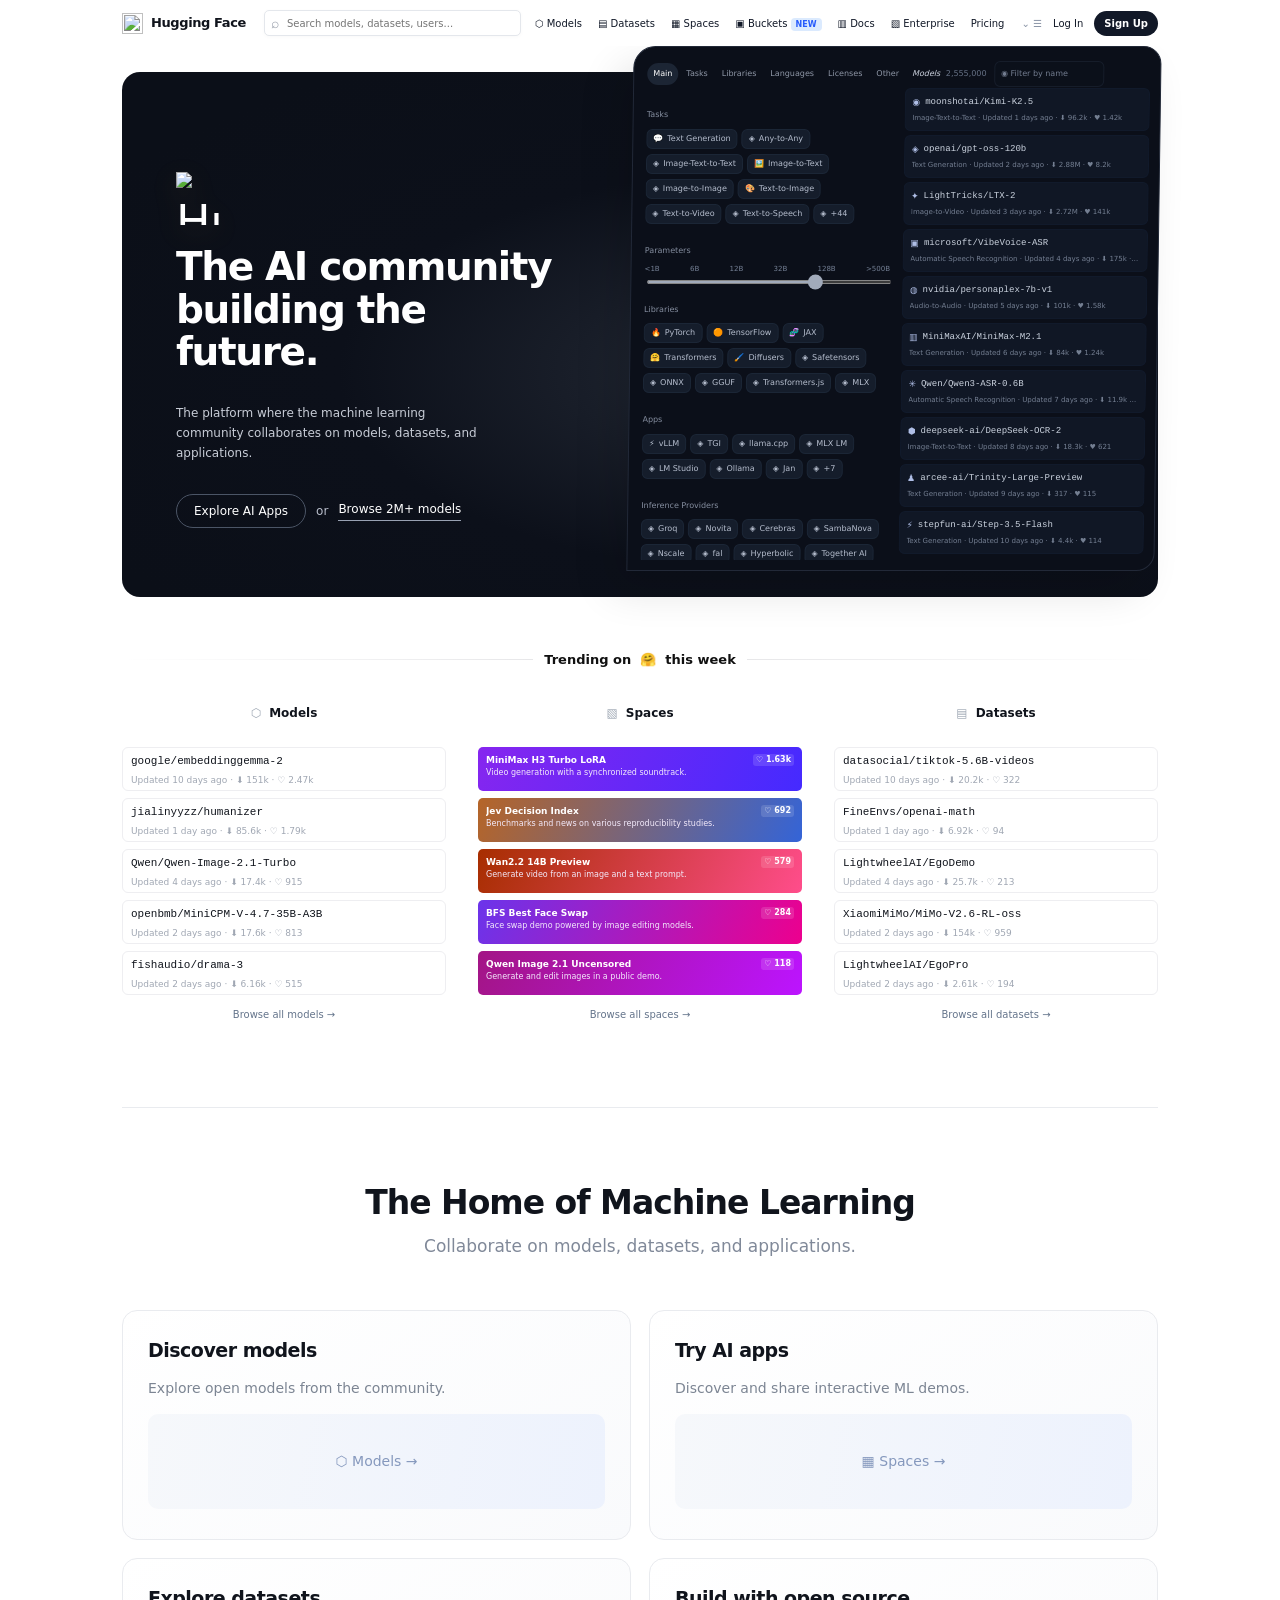
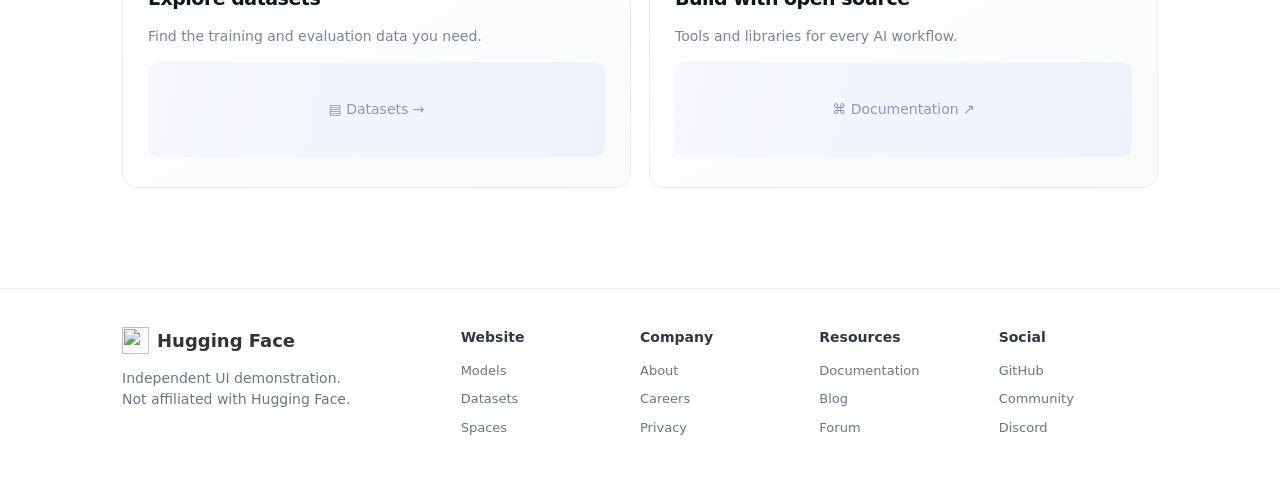
==== index.html @ 4b0b70e4 "Add files via upload" ====
<!doctype html><html lang="en"><head><meta charset="UTF-8"><meta name="viewport" content="width=device-width,initial-scale=1"><title>Hugging Face UI Clone | Models, Datasets & Apps</title><link rel="icon" href="https://huggingface.co/front/assets/huggingface_logo-noborder.svg" type="image/svg+xml"><link rel="stylesheet" href="styles.css"></head><body><div id="app"></div><script src="script.js"></script></body></html>
---- styles.css ----
:root{--bg:#fff;--surface:#fff;--ink:#252b38;--muted:#737c8b;--line:#e8eaf0;--soft:#f8f9fb;--blue:#2775d8;--yellow:#ffda54}*{box-sizing:border-box}html{scroll-behavior:smooth}body{margin:0;background:var(--bg);color:var(--ink);font:14px/1.5 Inter,ui-sans-serif,system-ui,-apple-system,BlinkMacSystemFont,"Segoe UI",sans-serif}a{text-decoration:none;color:inherit}button,input{font:inherit}button{cursor:pointer}.container{width:min(1190px,calc(100% - 56px));margin:auto}.topbar{height:69px;border-bottom:1px solid var(--line);background:rgba(255,255,255,.96);position:sticky;top:0;z-index:20}.navinside{height:100%;display:flex;align-items:center;gap:19px}.brand{display:flex;align-items:center;gap:8px;font-size:17px;letter-spacing:-.65px;font-weight:700;white-space:nowrap}.face{display:inline-grid;place-items:center;font-size:29px;line-height:1}.searchWrap{position:relative;flex:1;max-width:315px;margin-left:8px}.searchWrap input{width:100%;border:1px solid #f0f0f3;background:#f5f6f8;border-radius:9px;padding:10px 12px 10px 36px;outline:none;color:#333}.searchWrap input:focus{border-color:#bacdec;background:#fff}.searchIcon{position:absolute;left:12px;top:9px;color:#9198a5;font-size:17px}.navlinks{display:flex;align-items:center;gap:20px;margin-left:auto}.navlinks a{color:#505869;white-space:nowrap}.navlinks a:hover,.navlinks a.active{color:#151921}.navlinks a.active{font-weight:650}.navlinks .new{color:#f49f1f;font-size:10px;background:#fff3da;padding:2px 5px;border-radius:4px}.account{display:flex;align-items:center;gap:15px;white-space:nowrap;margin-left:9px}.account button{background:#fff;border:0;color:#616875;padding:7px 0}.account .signup{color:#212633;font-weight:650}.mobileMenu{display:none;border:0;background:transparent;font-size:23px}.hero{text-align:center;padding:80px 0 47px;overflow:hidden}.hero-image{font-size:56px;filter:drop-shadow(0 8px 13px rgba(245,186,43,.1));margin-bottom:10px}.hero h1{font-size:43px;line-height:1.2;letter-spacing:-1.9px;font-weight:750;margin:0}.hero p{font-size:18px;color:#707784;max-width:740px;margin:19px auto 25px}.btn{display:inline-flex;align-items:center;justify-content:center;gap:8px;padding:10px 17px;border-radius:9px;border:1px solid var(--line);background:white;color:#465064;font-weight:600}.btn.primary{background:#222936;color:white;border-color:#222936;box-shadow:0 3px 7px #00000010}.btn:hover{transform:translateY(-1px);box-shadow:0 4px 13px #00000012}.hero-actions{display:flex;gap:12px;align-items:center;justify-content:center}.hero-art{height:95px;display:flex;justify-content:center;align-items:end;gap:14px;opacity:.75;margin-top:20px}.modelchip{background:#fff;border:1px solid #e9ecf0;box-shadow:0 10px 22px #192b470b;border-radius:12px;padding:12px;font-size:20px;transform:rotate(var(--rot));width:76px;height:57px}.trendingTitle{text-align:center;color:#717b8b;font-size:15px;font-weight:600;display:flex;align-items:center;justify-content:center;gap:7px;margin:8px 0 22px}.trendingTitle span{font-size:22px}.section{margin:14px 0 36px}.section-header{display:flex;justify-content:space-between;align-items:center;margin-bottom:14px}.section-header h2{font-size:21px;font-weight:710;letter-spacing:-.55px;margin:0;display:flex;align-items:center;gap:10px}.section-header h2 .symbol{font-size:23px}.section-header a{font-weight:600;color:#66738a;font-size:13px}.cards{display:grid;grid-template-columns:repeat(5,minmax(0,1fr));gap:13px}.tile{min-width:0;border:1px solid var(--line);border-radius:12px;background:var(--surface);padding:15px 14px;min-height:126px;transition:box-shadow .15s,transform .15s;cursor:pointer}.tile:hover{box-shadow:0 8px 24px #1e293b12;transform:translateY(-2px)}.tile-head{display:flex;gap:9px;align-items:center}.avatar{height:30px;width:30px;flex-shrink:0;border-radius:8px;display:grid;place-items:center;color:#fff;font-size:15px;font-weight:700;background:linear-gradient(130deg,#afc6ff,#6475d6)}.tile-name{font-weight:650;color:#252a36;overflow:hidden;text-overflow:ellipsis;white-space:nowrap;font-size:12px}.tile-desc{font-size:12px;color:#758092;margin:10px 0 0;height:35px;overflow:hidden}.meta{font-size:11px;color:#8993a3;margin-top:12px;display:flex;gap:11px;align-items:center}.spaceCard{padding:0;overflow:hidden}.spacePic{height:105px;display:flex;align-items:center;justify-content:center;background:linear-gradient(120deg,#e0eafc,#e8dff9);font-size:35px}.spaceCard .tile-body{padding:11px 13px}.spaceCard .tile-desc{margin-top:4px;height:32px}.heading-block{text-align:center;padding-top:70px;padding-bottom:25px;border-top:1px solid var(--line);margin-top:70px}.heading-block h2{font-size:33px;letter-spacing:-1px;margin:0}.heading-block p{font-size:17px;color:#808999;margin:7px 0}.feature-grid{display:grid;grid-template-columns:repeat(2,1fr);gap:18px;margin-top:18px}.feature{border:1px solid var(--line);border-radius:15px;padding:25px;background:linear-gradient(150deg,#fff,#f9fafc);min-height:230px}.feature h3{font-size:19px;letter-spacing:-.5px;margin:0 0 7px}.feature p{color:#7c8593;max-width:370px}.feature-visual{height:95px;margin-top:15px;border-radius:10px;background:linear-gradient(100deg,#f6f8fb,#edf2fd);display:flex;align-items:center;justify-content:center;gap:13px;color:#8598bd}.feature-visual span{padding:9px 14px;border:1px solid #dfe4ed;border-radius:8px;background:#fff}.sectionTitle{font-size:31px;letter-spacing:-1px;text-align:center;margin:80px 0 6px}.sectionSub{text-align:center;color:#8290a0;font-size:16px;margin:0 0 30px}.solution-grid{display:grid;grid-template-columns:repeat(3,1fr);gap:15px}.solution{border:1px solid var(--line);border-radius:13px;padding:22px;min-height:210px}.solution h3{font-size:18px}.solution p{color:#777f8d}.solution strong{color:#354155}.orggrid{display:grid;grid-template-columns:repeat(4,1fr);gap:13px;margin-top:25px}.org{padding:17px;border:1px solid var(--line);border-radius:12px;display:flex;align-items:center;gap:10px;font-weight:650}.org small{display:block;font-weight:400;color:#8b94a0}.opensource{display:grid;grid-template-columns:repeat(3,1fr);gap:12px;margin:25px 0 60px}.oss{display:flex;gap:13px;padding:14px;border:1px solid var(--line);border-radius:11px}.oss p{color:#8b95a1;margin:1px 0 0;font-size:12px}.footer{border-top:1px solid var(--line);padding:38px 0 45px;margin-top:65px;color:#6d7584}.footgrid{display:grid;grid-template-columns:2fr repeat(4,1fr);gap:20px}.footgrid h4{margin:0 0 13px;color:#303746}.footgrid a{display:block;margin:9px 0;font-size:13px}.footbrand{font-size:18px;font-weight:700;color:#333}.footbrand span{font-size:23px}.eyebrow{color:#8a95a5;font-size:12px;text-transform:uppercase;letter-spacing:1px;font-weight:700}.catalog{padding:33px 0 70px}.catalog-head h1{font-size:30px;letter-spacing:-1px;margin:2px 0 5px}.catalog-head p{color:#788291;margin:0}.catalog-layout{display:grid;grid-template-columns:245px 1fr;gap:30px;margin-top:30px}.sidebar{border-right:1px solid var(--line);padding-right:20px}.sidebar h3{font-size:13px;margin:0 0 14px}.filter{display:block;width:100%;text-align:left;border:0;background:transparent;border-radius:8px;padding:9px 10px;color:#677281;margin-bottom:3px}.filter.selected,.filter:hover{background:#f3f6fa;color:#222b39;font-weight:650}.results-head{display:flex;justify-content:space-between;align-items:center;padding-bottom:16px;border-bottom:1px solid var(--line)}.results-head select{border:1px solid var(--line);border-radius:8px;background:white;padding:9px;color:#6b7280}.result{padding:21px 0;border-bottom:1px solid var(--line);display:flex;gap:16px;cursor:pointer}.result h3{font-size:16px;margin:0;color:#2a3445}.result p{color:#7d8895;margin:6px 0}.tag{display:inline-flex;font-size:11px;padding:3px 7px;border:1px solid #e5e9ed;border-radius:5px;margin:4px 5px 0 0;color:#748093}.detail{padding:40px 0}.back{color:var(--blue);font-size:13px}.detail h1{font-size:29px;margin:25px 0 6px;overflow-wrap:anywhere}.detailpanel{border:1px solid var(--line);border-radius:12px;margin-top:25px;padding:30px;min-height:260px}.detailpanel h2{margin-top:0}.detailpanel p{color:#717b8b}.note{background:#fff9e9;border:1px solid #f5e8c9;border-radius:9px;padding:13px 16px;color:#8c7042;margin:16px 0}.empty{text-align:center;padding:70px;color:#8892a0}.menu-pop{position:absolute;right:30px;top:61px;background:white;border:1px solid var(--line);box-shadow:0 12px 40px #0001;padding:10px;border-radius:12px;min-width:180px}.menu-pop a{display:block;padding:10px}.mobileOnly{display:none}@media(max-width:1100px){.navlinks{gap:10px}.navlinks a{font-size:12px}.searchWrap{max-width:200px}.cards{grid-template-columns:repeat(3,1fr)}}@media(max-width:750px){.container{width:min(100% - 30px,1190px)}.topbar{height:60px}.brand{font-size:15px}.searchWrap{max-width:none}.account,.navlinks{display:none}.mobileMenu{display:block;margin-left:auto}.hero{padding:55px 0 25px}.hero h1{font-size:33px}.hero p{font-size:15px}.hero-art{gap:5px}.modelchip{width:52px;padding:8px}.cards{grid-template-columns:repeat(2,minmax(0,1fr))}.feature-grid,.solution-grid{grid-template-columns:1fr}.orggrid,.opensource{grid-template-columns:repeat(2,1fr)}.catalog-layout{grid-template-columns:1fr}.sidebar{display:flex;flex-wrap:wrap;border-right:0;gap:5px;padding-right:0}.sidebar h3{width:100%}.filter{width:auto}.footgrid{grid-template-columns:repeat(2,1fr)}.footgrid>div:first-child{grid-column:span 2}.heading-block h2,.sectionTitle{font-size:27px}}@media(max-width:420px){.searchWrap{display:none}.cards{grid-template-columns:1fr 1fr}.tile{padding:10px}.orggrid,.opensource{grid-template-columns:1fr}.hero-actions{flex-wrap:wrap}}
/* Screenshot reference recreation */
:root{--ink:#111827;--line:#e9ebef}body{font-family:Inter,ui-sans-serif,system-ui,-apple-system,'Segoe UI',sans-serif;color:#10141c}.container{width:min(1036px,calc(100% - 32px))}.topbar{height:46px;border:0;position:relative}.navinside{gap:14px}.brand{font-size:13px;letter-spacing:-.4px}.face{font-size:19px}.searchWrap{max-width:265px;margin-left:4px}.searchWrap input{height:26px;background:white;border:1px solid #e4e7ec;border-radius:5px;padding:5px 8px 5px 22px;font-size:10px;box-shadow:0 1px 4px #00000007}.searchIcon{font-size:14px;left:7px;top:3px}.navlinks{gap:16px}.navlinks a{font-size:10px;color:#111827}.navlinks .new{color:#275bfc;background:#dbeafe;font-size:8px;font-weight:700}.account{gap:11px;margin-left:3px}.account button{font-size:10px;color:#111827}.account .signup{padding:5px 10px;background:#111827;color:white;border-radius:22px;font-weight:700}.account-menu{color:#8a94a6!important}.reference-home .hero{height:525px;margin-top:26px;margin-bottom:53px;border-radius:18px;background:radial-gradient(ellipse at 65% 57%,#252b37 0%,#0c101a 48%,#0b0f18 85%);position:relative;overflow:visible;padding:0;text-align:left;color:white}.reference-home .hero-copy{position:absolute;top:100px;left:54px;width:390px;z-index:1}.reference-home .hero-image{font-size:46px;margin:0 0 21px}.reference-home .hero h1{font-size:39px;line-height:1.09;letter-spacing:-1.35px;font-weight:750;margin:0}.reference-home .hero p{font-size:12px;line-height:1.7;color:#c8cdd7;margin:29px 0 30px;max-width:310px}.reference-home .hero-actions{justify-content:flex-start;gap:10px;color:#b9becb;font-size:12px}.reference-home .hero-primary{border:1px solid #4b5566;border-radius:22px;padding:7px 17px;color:white;font-size:12px}.reference-home .hero-secondary{border-bottom:1px solid #98a1b2;color:#fff;font-size:12px;padding-bottom:2px}.hero-explorer{position:absolute;z-index:2;right:0;top:-26px;width:528px;height:525px;background:#0b0f19;border:1px solid #222938;border-radius:22px 18px 18px 0;display:flex;flex-direction:column;padding:12px 10px 10px 13px;overflow:hidden;box-shadow:-15px 20px 40px #0000001f;transform:skewX(-.8deg)}.dark-top{height:29px;display:flex;align-items:center;gap:7px;min-width:0}.panel-tabs{display:flex;gap:2px;align-items:center}.panel-tab{font-size:8px;color:#8f97a7;padding:5px 6px;background:none;border:0;border-radius:11px}.panel-tab.selected{background:#1c2534;color:white}.dark-model-counter{white-space:nowrap;color:#657084;font-size:8px;min-width:75px}.dark-model-counter em{font-style:italic;color:#cdd3df;margin-right:3px}.hero-search{border:1px solid #161d2a;background:#0b101a;border-radius:6px;width:110px;min-width:0;color:#f8fafc;outline:none;font-size:8px;padding:6px}.hero-search::placeholder{color:#737d90}.panel-columns{display:grid;grid-template-columns:1fr 1fr;gap:12px;flex:1;min-height:0}.panel-filters{padding-top:12px;overflow:hidden}.panel-label{font-size:8px!important;color:#858e9f!important;margin:8px 0 7px!important;max-width:none!important}.chips{display:flex;flex-wrap:wrap;gap:5px 4px;margin-bottom:20px}.darkchip{display:flex;gap:4px;align-items:center;background:#151d2b;border:1px solid #1b2636;border-radius:6px;color:#b6bece;font-size:8px;padding:5px 6px;line-height:1;white-space:nowrap;max-width:100%;cursor:pointer}.darkchip:hover,.darkchip.chosen{border-color:#657ba8;color:white;background:#253249}.chipicon{font-size:8px}.range-labels{display:flex;justify-content:space-between;font-size:7px;color:#758095;margin-bottom:5px}#paramRange{width:100%;height:4px;accent-color:#a1aaba;display:block;margin-bottom:19px}.dark-results{min-height:0;overflow:auto;scrollbar-width:none;padding-top:0}.dark-results::-webkit-scrollbar{display:none}.dark-result{display:block;background:#101725;border:1px solid #111a2b;border-radius:6px;padding:7px;margin-bottom:4px;min-height:42px;transition:background .15s}.dark-result:hover{background:#1b2840}.dark-result>div{display:flex;gap:5px;align-items:center;white-space:nowrap;overflow:hidden}.dark-result b{font-size:9px;font-weight:500;color:#cbd3df;text-overflow:ellipsis;overflow:hidden;font-family:monospace}.result-symbol{font-size:9px;color:#afbee6}.dark-result small{display:block;white-space:nowrap;overflow:hidden;text-overflow:ellipsis;color:#747f92;font-size:7px;margin-top:3px}.dark-empty{color:#a8b3ca;font-size:11px;padding:20px 5px}.dark-all{font-size:9px;color:#9aaace;display:block;text-align:center;padding:7px}.trendingTitle{display:flex;align-items:center;gap:11px;color:#111;font-size:13px;margin:0 0 34px}.trendingTitle strong{white-space:nowrap;font-weight:720}.trendingTitle .rule{height:1px;flex:1;background:linear-gradient(90deg,#fff,#e7e7e9)}.trendingTitle .rule:last-child{background:linear-gradient(90deg,#e7e7e9,#fff)}.trending-grid{display:grid;grid-template-columns:repeat(3,minmax(0,1fr));gap:32px}.trend-heading{font-size:12px;font-weight:700;display:flex;align-items:center;justify-content:center;gap:8px;margin:0 0 25px}.trend-heading span{color:#9fa8b4}.trend-items{display:flex;flex-direction:column;gap:7px}.trend-item{height:44px;border:1px solid #eeeef1;border-radius:6px;background:white;padding:7px 8px;display:block;overflow:hidden}.trend-item:hover{background:#f8fafc;border-color:#cfd7e6}.trend-item-title{font:11px/1.2 monospace;display:block;white-space:nowrap;text-overflow:ellipsis;overflow:hidden}.trend-item small{font-size:9px;color:#a0a7b3;white-space:nowrap}.trend-space{color:white;border-radius:5px;height:44px;display:block;padding:7px 8px;background:linear-gradient(115deg,#8626ef,#452aff);overflow:hidden}.trend-space.ts1{background:linear-gradient(115deg,#b66527,#3464d7)}.trend-space.ts2{background:linear-gradient(115deg,#a72e00,#ff4d8b)}.trend-space.ts3{background:linear-gradient(115deg,#6b34eb,#ed008e)}.trend-space.ts4{background:linear-gradient(115deg,#a31585,#bc14ff)}.trend-space:hover{filter:brightness(1.09)}.trend-space-title{font-size:9px;font-weight:700;white-space:nowrap;overflow:hidden;text-overflow:ellipsis}.trend-space-title span{float:right;background:#ffffff22;padding:0 3px;border-radius:3px;font-size:8px}.trend-space small{font-size:8px;display:block;white-space:nowrap;overflow:hidden;text-overflow:ellipsis;color:#f3eafb}.browse-trend{font-size:10px;color:#64748b;display:block;margin-top:12px;text-align:center}.underfold{margin-top:85px}.underfold .heading-block{margin:0}.underfold .feature{color:inherit;text-decoration:none}.footer{margin-top:100px}@media(max-width:1150px){.navlinks{gap:7px}.navlinks a{font-size:9px}.searchWrap{max-width:205px}.hero-explorer{width:51%}.reference-home .hero-copy{left:35px;width:40%}.reference-home .hero h1{font-size:34px}}@media(max-width:790px){.topbar{height:56px}.navlinks,.account{display:none}.mobileMenu{display:block}.searchWrap{max-width:none}.reference-home .hero{height:auto;min-height:830px;padding:0;margin-top:15px;overflow:hidden}.reference-home .hero-copy{position:relative;top:auto;left:auto;width:auto;padding:38px 27px 15px}.reference-home .hero h1{font-size:36px}.reference-home .hero-explorer{position:relative;transform:none;top:auto;right:auto;width:100%;height:470px;border-radius:16px;margin-top:24px}.trending-grid{grid-template-columns:1fr;gap:28px}.trend-heading{margin-bottom:12px}.trendingTitle{margin-top:14px}.dark-model-counter{display:none}.hero-search{flex:1}.panel-columns{grid-template-columns:1fr 1fr}.underfold{margin-top:50px}}@media(max-width:450px){.reference-home .hero h1{font-size:30px}.hero-explorer{padding:8px}.darkchip{font-size:7px}.panel-tab{font-size:7px;padding:5px 3px}.reference-home .hero{min-height:800px}}

/* Official Hugging Face mark in site header, hero and footer */
.brand-logo{width:21px;height:21px;object-fit:contain;display:block;flex-shrink:0}
.reference-home .hero-image img{width:53px;height:53px;display:block;object-fit:contain}
.footbrand{display:flex;align-items:center;gap:8px}
.footer-logo{width:27px;height:27px;object-fit:contain}
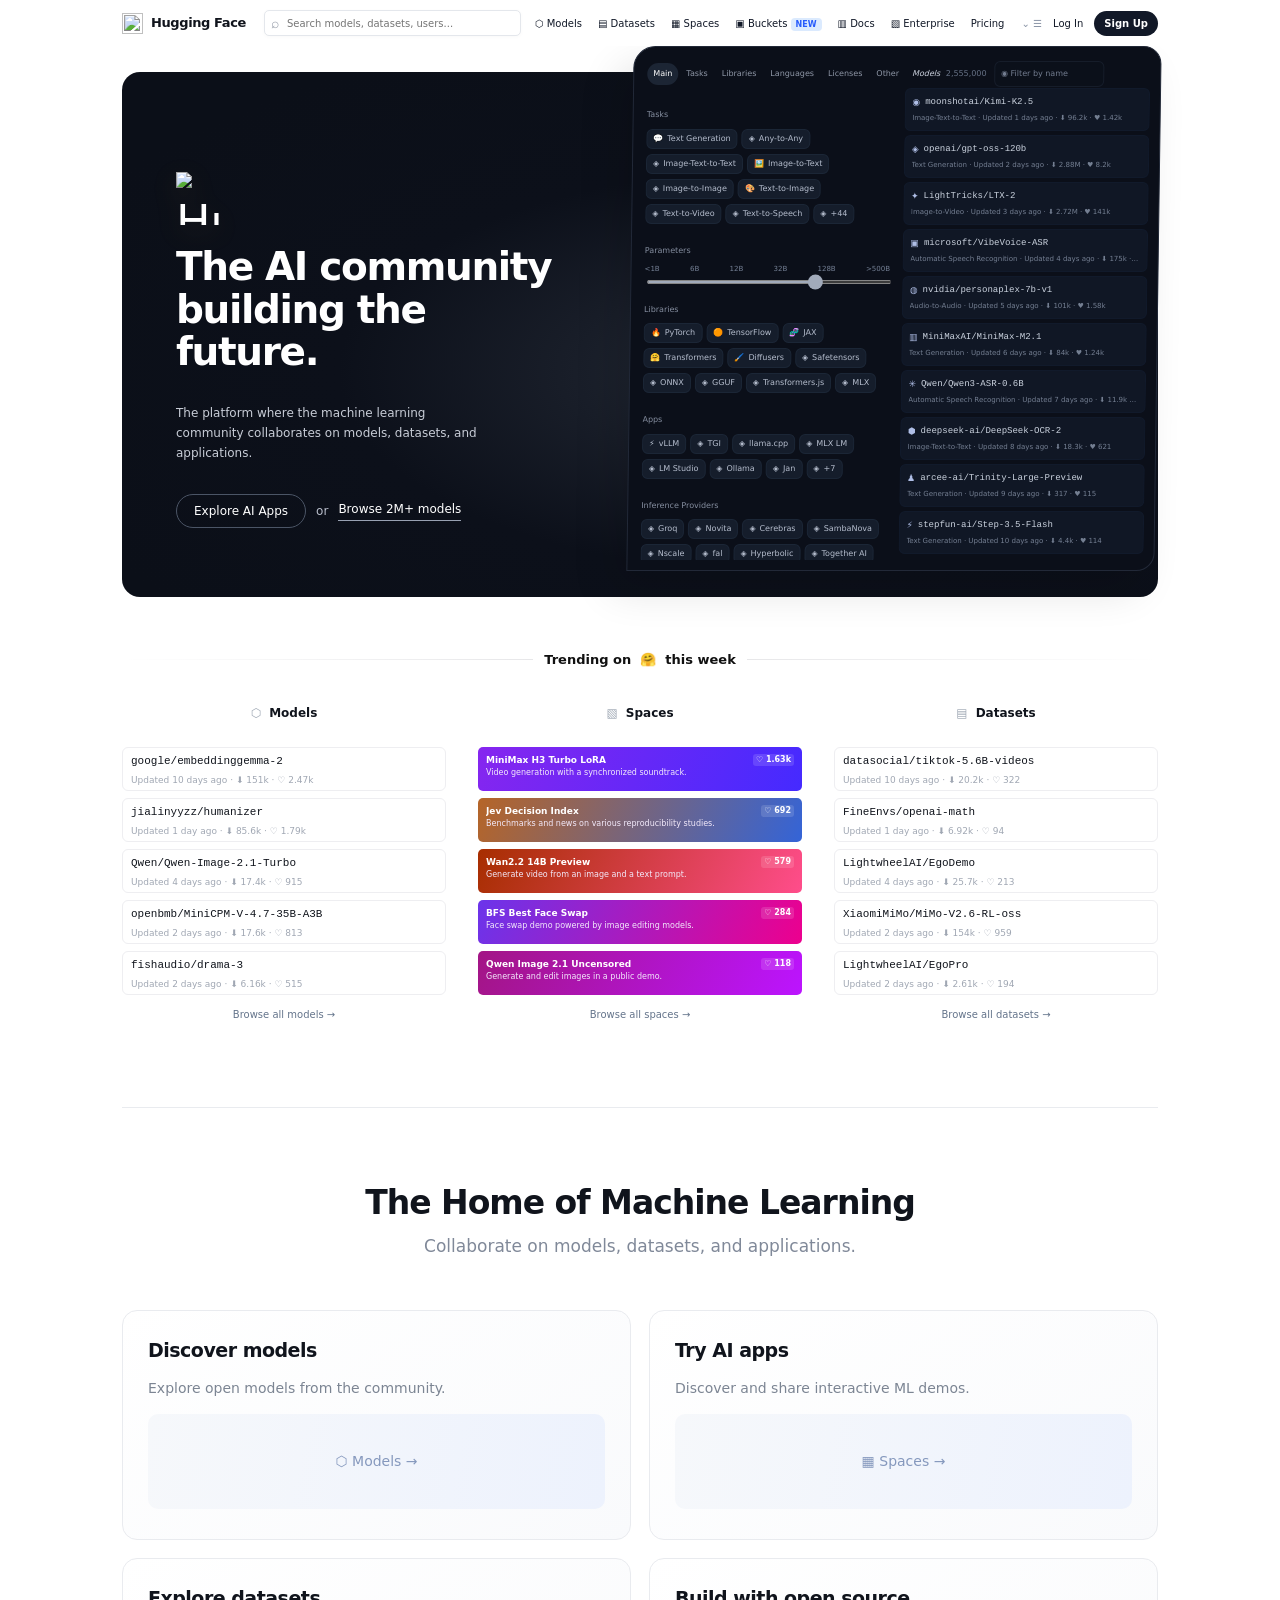
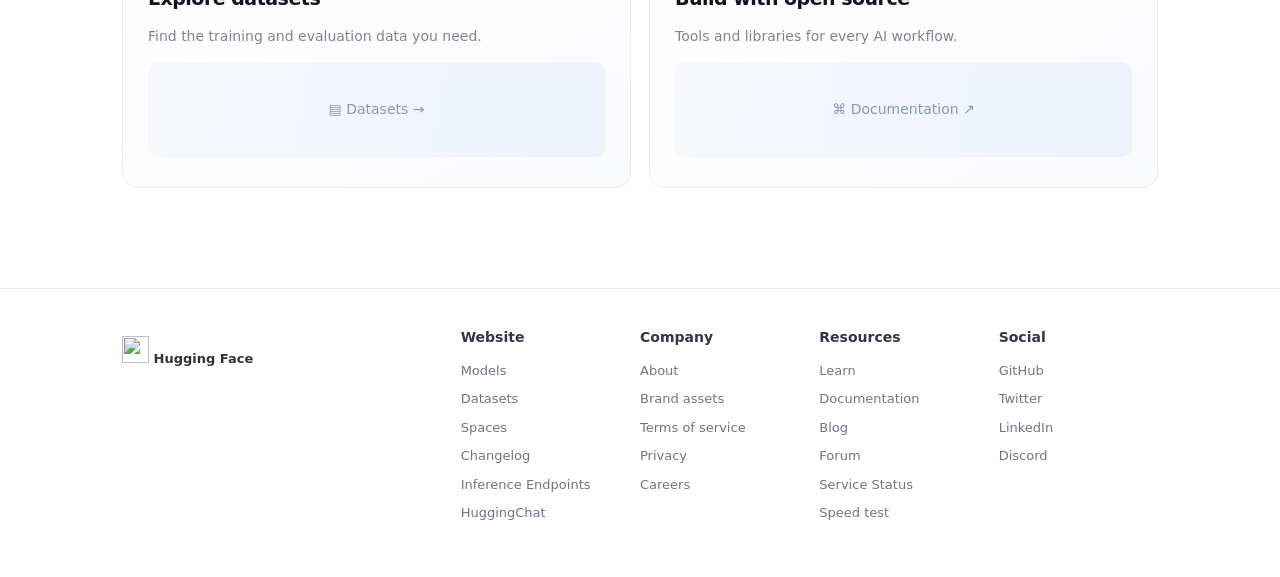
==== commit d2a2bbc2: "Add files via upload" ====
--- a/index.html
+++ b/index.html
@@ -1 +1 @@
-<!doctype html><html lang="en"><head><meta charset="UTF-8"><meta name="viewport" content="width=device-width,initial-scale=1"><title>Hugging Face UI Clone | Models, Datasets & Apps</title><link rel="icon" href="https://huggingface.co/front/assets/huggingface_logo-noborder.svg" type="image/svg+xml"><link rel="stylesheet" href="styles.css"></head><body><div id="app"></div><script src="script.js"></script></body></html>
+<!doctype html><html lang="en"><head><meta charset="UTF-8"><meta name="viewport" content="width=device-width,initial-scale=1"><title>Hugging Face | Models, Datasets & Apps</title><link rel="icon" href="https://huggingface.co/front/assets/huggingface_logo-noborder.svg" type="image/svg+xml"><link rel="stylesheet" href="styles.css"></head><body><div id="app"></div><script src="script.js"></script></body></html>
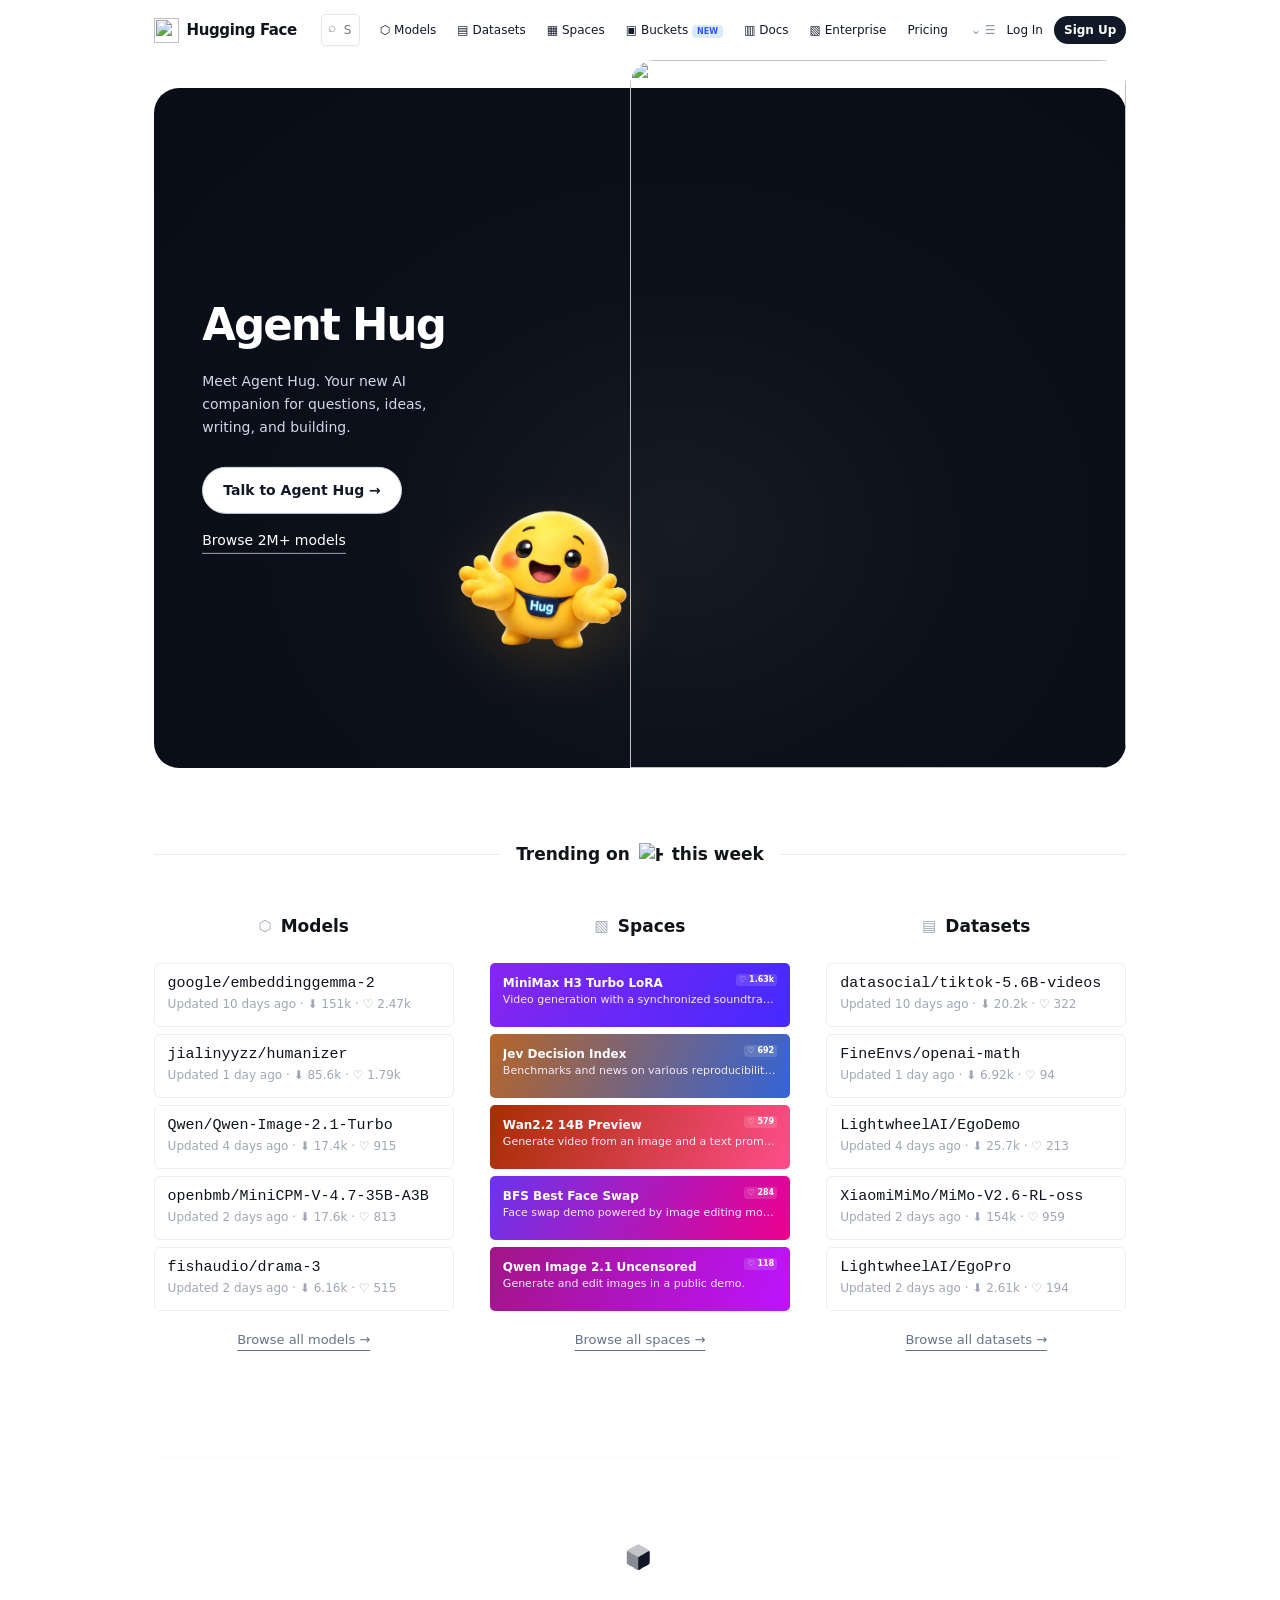
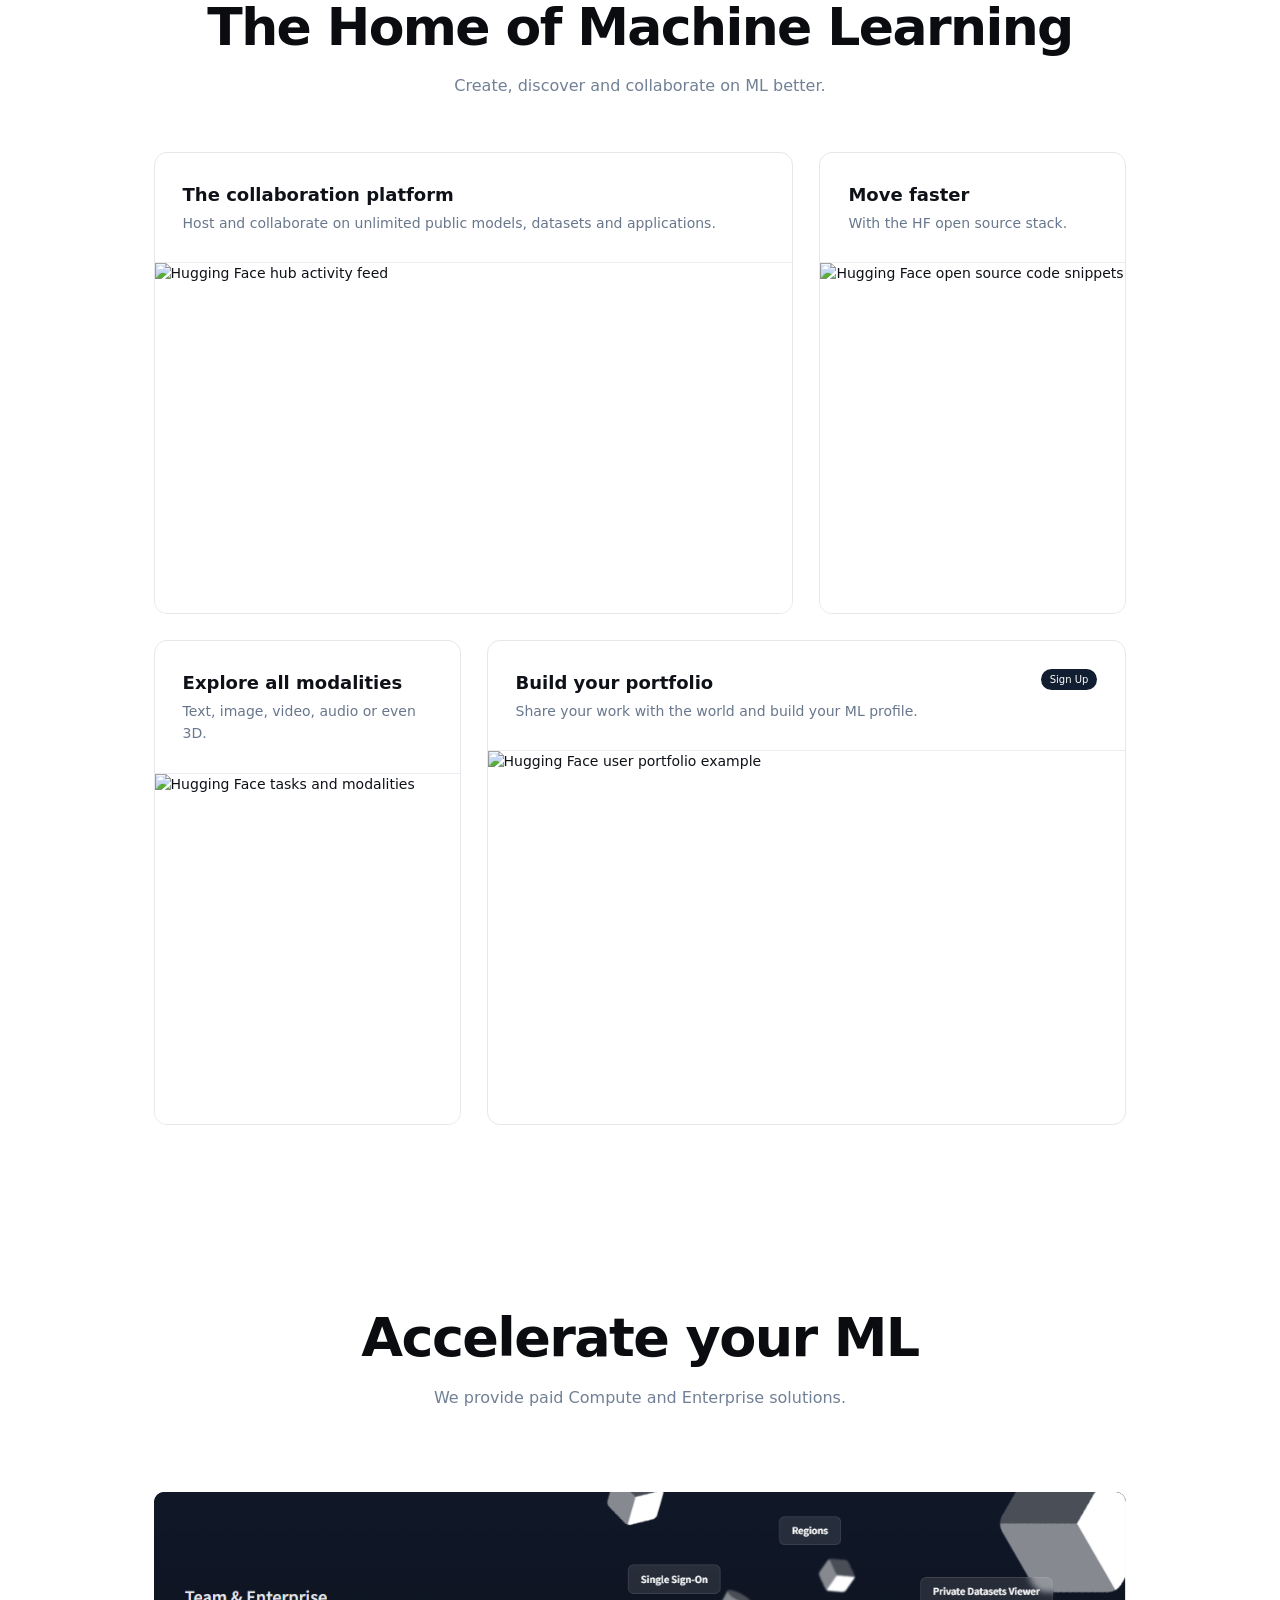
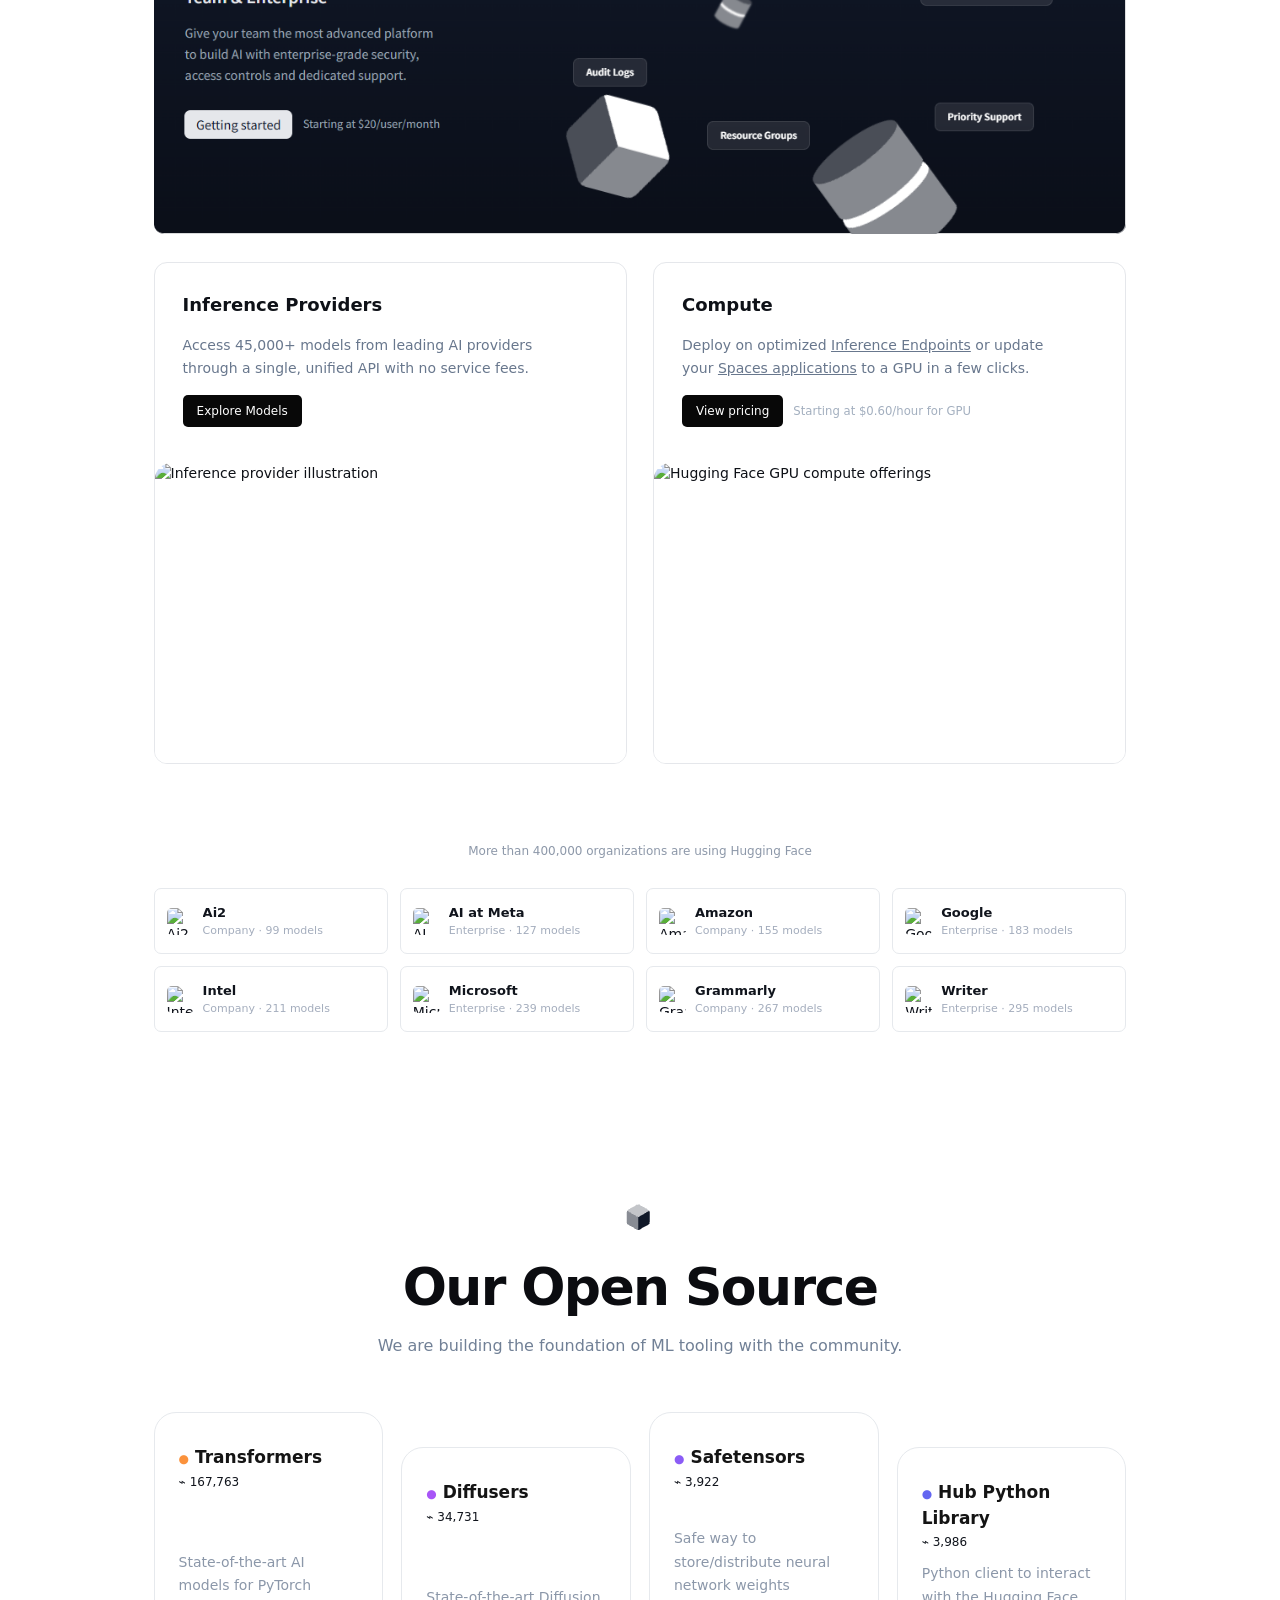
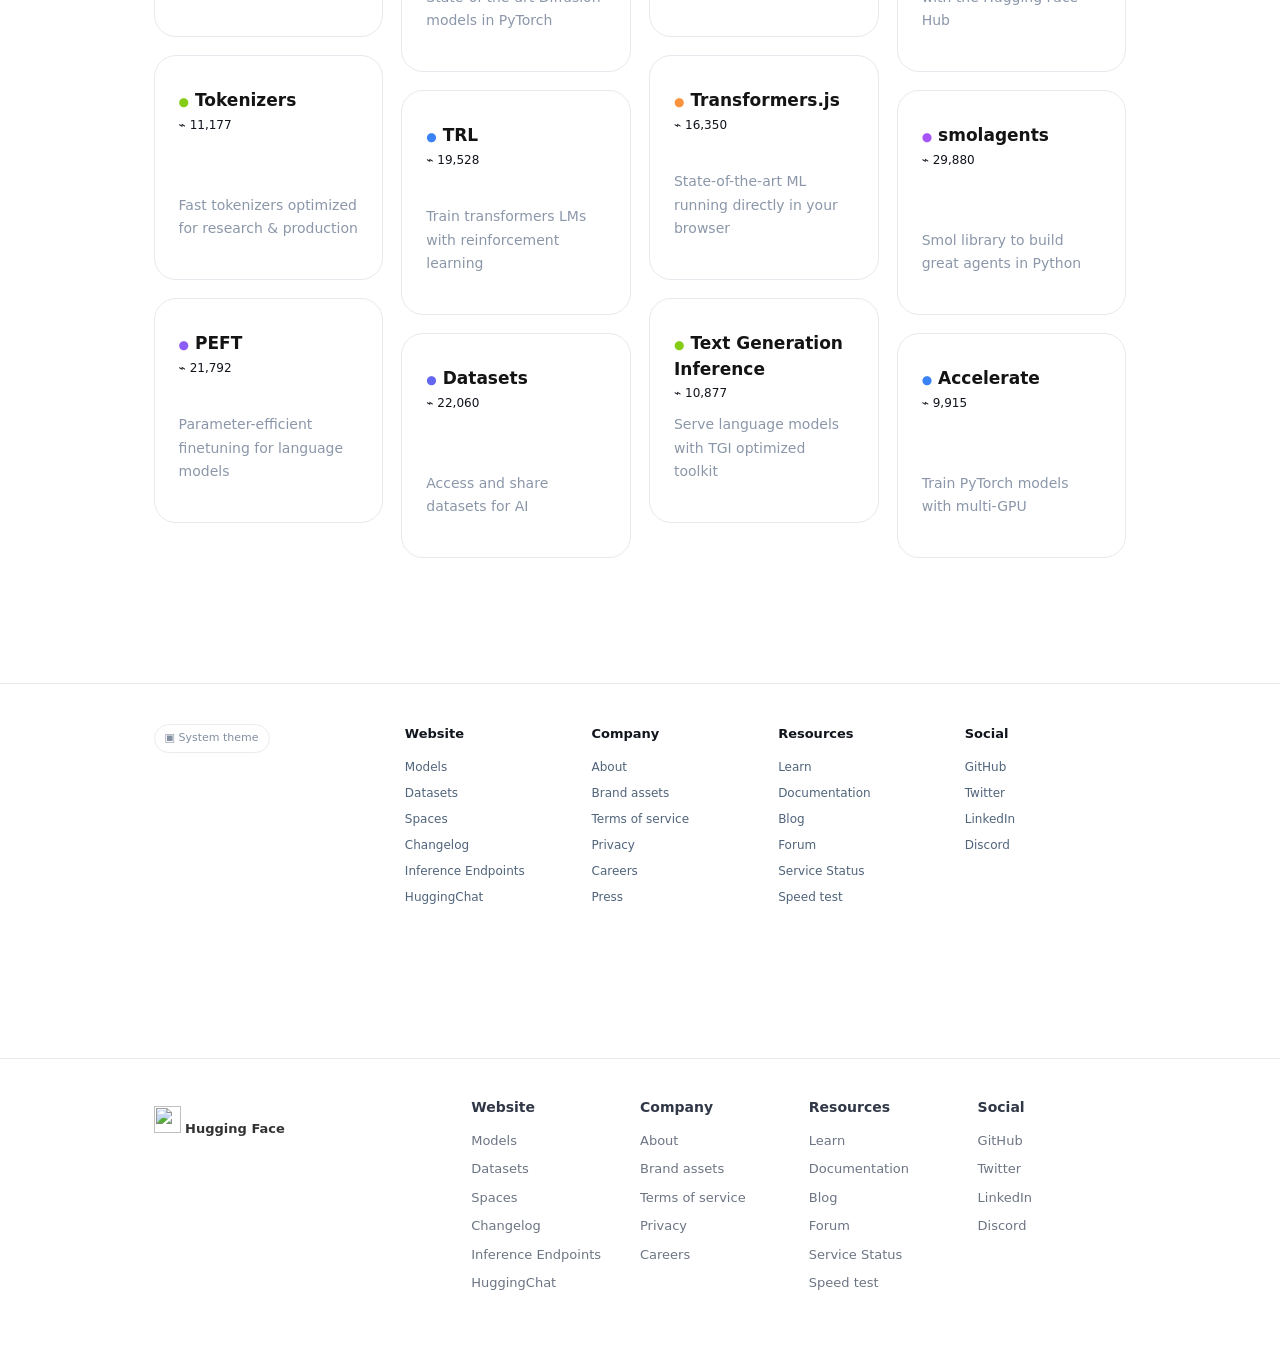
==== commit e9712bbb: "Restore pre-Agent Hug site and add NVIDIA local profile" ====
--- a/index.html
+++ b/index.html
@@ -1 +1 @@
-<!doctype html><html lang="en"><head><meta charset="UTF-8"><meta name="viewport" content="width=device-width,initial-scale=1"><title>Hugging Face | Models, Datasets & Apps</title><link rel="icon" href="https://huggingface.co/front/assets/huggingface_logo-noborder.svg" type="image/svg+xml"><link rel="stylesheet" href="styles.css"></head><body><div id="app"></div><script src="script.js"></script></body></html>
+<!doctype html><html lang="en"><head><meta charset="UTF-8"><meta name="viewport" content="width=device-width,initial-scale=1"><title>Hugging Face | Models, Datasets & Apps</title><link rel="icon" href="https://huggingface.co/front/assets/huggingface_logo-noborder.svg" type="image/svg+xml"><link rel="stylesheet" href="styles.css"></head><body><div id="app"></div><script src="nvidia-router.js"></script><script src="script.js"></script></body></html>
--- a/styles.css
+++ b/styles.css
@@ -7,3 +7,508 @@
 .reference-home .hero-image img{width:53px;height:53px;display:block;object-fit:contain}
 .footbrand{display:flex;align-items:center;gap:8px}
 .footer-logo{width:27px;height:27px;object-fit:contain}
+/* The full lower half of the reference homepage */
+.hf-section{width:min(1080px,calc(100% - 48px));margin:0 auto}.section-intro{text-align:center;padding:100px 0 64px}.section-intro h2{font-size:30px;letter-spacing:-.65px;margin:8px 0 2px;color:#0b0c10}.section-intro p{font-size:15px;color:#718096;margin:0}.intro-icon{font-size:28px;color:#65707f}.machine-section{margin-top:100px;border-top:1px solid #f9fafb}.machine-grid{display:grid;grid-template-columns:1fr 1fr 1fr;gap:22px}.machine-card,.enterprise-card{display:block;overflow:hidden;border:1px solid #e5e7eb;border-radius:13px;color:#0e1117;background:white}.machine-card:hover,.enterprise-card:hover,.open-card:hover{box-shadow:0 6px 26px #e6e9ee}.machine-card.collaboration{grid-column:span 2}.machine-card.portfolio{grid-column:span 2}.card-head{padding:25px;border-bottom:1px solid #ecedf1;min-height:96px}.card-head h3{font-size:17px;margin:0 0 4px;font-weight:650}.card-head p{color:#68778d;font-size:13px;margin:0;line-height:1.6}.mini-dashboard{height:305px;display:grid;grid-template-columns:35% 65%;font-size:12px}.dash-side{background:#fafbfc;padding:18px 22px}.dash-side button{border:1px solid #ddd;background:#f5f7f9;padding:6px 12px;border-radius:5px}.dash-side div{padding:6px}.dash-side p{margin-top:18px}.dash-main{padding:23px;overflow:hidden}.dash-main>p{color:#738092}.dash-main>p b{background:#111;color:white;padding:6px;border-radius:15px}.dash-main small,.dash-row small{color:#9ba5b4;display:block}.dash-row{padding:15px;background:#fbfcfd;border:1px solid #edf0f2;margin:10px 0;border-radius:6px;font-family:monospace}.code-preview{height:305px;overflow:hidden;font:12px/1.65 monospace;color:#667080}.code-preview div{padding:17px;border-bottom:1px solid #eceef0;white-space:nowrap}.code-preview i{color:#9ba5ac}.code-preview em{color:#c14eaf;font-style:normal}.code-preview span{color:#56a75d}.modality-tiles{height:305px;overflow:hidden;display:grid;grid-template-columns:repeat(3,1fr);gap:5px;padding:8px;background:#fafbfc}.modality-tiles>div{border:1px solid #f0f1f4;background:white;border-radius:6px;min-height:92px;padding:14px 6px;display:flex;align-items:center;flex-direction:column;justify-content:center;text-align:center}.modality-tiles strong{font-size:9px;margin:5px 0}.modality-tiles small{font-size:8px;color:#a5aebb}.small-signup{float:right;background:#111d30;color:white;font-size:10px;border-radius:12px;padding:3px 9px}.portfolio-demo{display:flex;height:305px;overflow:hidden}.person{width:30%;padding:22px;background:#fafafa;font-size:11px}.person-avatar{width:68px;height:68px;border-radius:50%;background:#d5d8dc;font-size:40px;text-align:center;margin-bottom:10px}.person strong,.person small{display:block}.person small{color:#a0a8b5}.person span{display:inline-block;background:#111;color:white;padding:4px 15px;border-radius:12px;margin-top:10px}.person p{color:#78869a;line-height:1.8}.person-work{flex:1;padding:18px 12px}.person-work small{color:#8f9cad}.papers,.space-demos{display:flex;gap:8px;margin:10px 0 18px}.papers>div{height:72px;background:repeating-linear-gradient(white,white 8px,#e4e8ed 9px);border:1px solid #e9e9e9;font:9px Georgia;text-align:center;flex:1;padding:14px}.space-demos>div{height:100px;border-radius:6px;flex:1;text-align:center;padding-top:40px;background:#9ca3af;color:white;font-size:11px}.space-demos>div+div{background:#d28bbd}.enterprise-section{margin-top:60px}.enterprise-hero{height:360px;background:linear-gradient(#111827,#080d18);display:block;position:relative;border-radius:9px;overflow:hidden;color:#fff}.enterprise-copy{position:absolute;top:90px;left:32px;z-index:2}.enterprise-copy h3{font-size:17px;margin:0 0 20px}.enterprise-copy p{font-size:13px;color:#bfd1e3;line-height:1.8}.get-started{display:inline-block;color:#0f172a;background:#f1f5f9;border-radius:5px;padding:8px 15px;margin-top:17px;font-size:12px}.enterprise-copy small{color:#94b6da;margin-left:12px}.floating-block{position:absolute;background:linear-gradient(145deg,#f8fafc 10%,#848b96 40%,#454b57 42%);width:96px;height:96px;transform:rotate(24deg);right:27%;top:100px;border-radius:10px}.b2{width:70px;height:70px;right:9%;top:44px}.b3{width:118px;height:118px;right:16%;top:230px}.floatlabel{position:absolute;padding:8px 12px;border:1px solid #4c5360;background:#2b3444;color:#fff;font-size:11px;border-radius:6px}.l1{top:70px;left:49%}.l2{top:35px;left:65%}.l3{top:104px;right:7%}.l4{top:200px;left:45%}.l5{top:241px;left:59%}.l6{top:213px;right:7%}.enterprise-cards{display:grid;grid-template-columns:1fr 1fr;gap:24px;margin-top:24px}.enterprise-card .card-head{height:200px;border:0}.enterprise-card .card-head p{margin:16px 0}.solid-btn{display:inline-block;color:#fff;background:#080808;padding:7px 14px;border-radius:5px;font-size:12px}.enterprise-card .card-head small{margin-left:10px;color:#a3afbf}.providers-visual,.compute-visual{height:255px;background:#fafbfc;position:relative;overflow:hidden;border-radius:20px 20px 0 0}.providers-visual{display:flex;flex-wrap:wrap;gap:40px;justify-content:center;align-items:center;padding:45px;background:radial-gradient(ellipse,#fff,#f5f6fa)}.providers-visual span{display:grid;place-items:center;border-radius:50%;background:#4f46e5;color:white;width:46px;height:46px;font-size:25px;box-shadow:0 6px 12px #a0a4b4}.providers-visual span:nth-child(2n){background:#f59e0b}.compute-visual{display:grid;grid-template-columns:repeat(3,1fr);gap:10px;padding:25px;transform:perspective(700px) rotate(-8deg) scale(1.08)}.compute-visual div{background:white;padding:16px 12px;border:1px solid #e5e7eb;border-radius:8px}.compute-visual strong,.compute-visual small{display:block}.compute-visual strong{font-size:11px}.compute-visual small{font-size:9px;color:#a7b0c0;padding-top:12px}.organizations{text-align:center;margin:70px 0 80px}.organizations>p{font-size:12px;color:#8d98a9;margin:0 0 28px}.org-list{display:grid;grid-template-columns:repeat(4,1fr);gap:12px}.org-list a{display:flex;align-items:center;text-align:left;gap:10px;border:1px solid #e6e9ed;border-radius:7px;padding:12px 10px;min-width:0}.org-list a:hover{background:#fafafa}.org-icon{width:30px;height:30px;display:grid;place-items:center;border-radius:6px;background:#edf3fd;color:#2278d8;font-weight:700}.org-list strong,.org-list small{display:block;white-space:nowrap;overflow:hidden;text-overflow:ellipsis}.org-list strong{font-size:12px}.org-list small{font-size:10px;color:#a4adbd}.open-source-section{position:relative;margin-top:80px;padding-bottom:160px;overflow:hidden}.open-grid{display:grid;grid-template-columns:repeat(4,1fr);gap:14px}.open-card{border:1px solid #e6e9ed;border-radius:22px;background:white;min-height:205px;padding:28px 23px 22px;display:flex;flex-direction:column}.open-card:nth-child(even){transform:translateY(35px)}.open-card h3{font-size:16px;color:#141414;margin:0 0 2px}.open-card h3 span{font-size:12px}.open-card small{font-size:12px}.open-card p{font-size:13px;color:#8b97a9;line-height:1.7;margin-top:auto}.emoji-pile{position:absolute;height:140px;bottom:0;left:0;right:0;background:linear-gradient(transparent,white);pointer-events:none}.emoji-pile img{position:absolute;width:65px;height:65px}.hf-footer{border-top:1px solid #e7e9ed;padding:40px 0 52px;background:white}.footer-layout{display:grid;grid-template-columns:1.4fr repeat(4,1fr);gap:25px}.theme-button{align-self:start;justify-self:start;border:1px solid #e9ecef;color:#8390a1;background:white;border-radius:18px;font-size:11px;padding:5px 10px}.footer-group{display:flex;flex-direction:column;gap:8px}.footer-group h4{font-size:13px;margin:0 0 6px}.footer-group a{font-size:12px;color:#50647b}.footer-group a:hover{text-decoration:underline}.trending{padding-bottom:35px}.browse-trend{text-decoration:underline;text-underline-offset:6px}
+@media(max-width:800px){.machine-grid{grid-template-columns:1fr 1fr}.machine-card.collaboration,.machine-card.portfolio{grid-column:span 2}.enterprise-cards{grid-template-columns:1fr}.org-list,.open-grid{grid-template-columns:repeat(2,1fr)}.footer-layout{grid-template-columns:repeat(2,1fr)}.section-intro{padding:55px 0 40px}}@media(max-width:520px){.machine-grid{grid-template-columns:1fr}.machine-card.collaboration,.machine-card.portfolio{grid-column:span 1}.enterprise-hero{height:410px}.floating-block,.floatlabel{opacity:.3}.enterprise-copy{left:20px}.org-list,.open-grid{grid-template-columns:1fr 1fr}.open-card{padding:15px;min-height:170px}.open-card h3{font-size:12px}.open-card p{font-size:11px}.section-intro h2{font-size:24px}}
+
+/* Official public homepage artwork */
+.official-art{display:block;width:100%;height:305px;object-fit:cover;object-position:top center;background:#fff}
+.enterprise-card .official-art{height:255px;object-fit:cover;border-radius:16px 16px 0 0}
+.emoji-pile{height:210px;bottom:0;overflow:hidden;background:transparent}
+.emoji-pile .official-hugs{position:absolute;left:0;bottom:0;width:100%;height:auto;min-height:120px;max-height:none;object-fit:contain;object-position:bottom}
+@media(max-width:520px){.official-art{height:250px}.enterprise-card .official-art{height:210px}}
+
+/* Official organization avatars matched to the eight homepage organization names */
+.org-logo-image{width:27px;height:27px;min-width:27px;object-fit:contain;border-radius:5px;display:block;background:white} 
+.org-list a{display:flex;align-items:center;gap:9px} 
+.orggrid .org{display:flex;align-items:center;gap:10px}
+
+/* Pixel-referenced heading and enterprise artwork alignment */
+.reference-home .trendingTitle{margin:48px 0 51px;display:flex;align-items:center;gap:16px;font-size:16px;color:#101318}
+.reference-home .trendingTitle strong{white-space:nowrap;font-weight:700}
+.reference-home .trendingTitle .rule{display:block;flex:1;height:1px;background:#e9ebef}
+.reference-home .trend-heading{font-weight:700;font-size:16px;color:#101318;display:flex;align-items:center;justify-content:center;gap:9px;margin-bottom:30px}
+.reference-home .trend-heading span{font-size:15px}
+.machine-section .section-intro .intro-icon{display:block;font-size:27px;color:#525b69;margin-bottom:8px}
+.enterprise-section .section-intro{padding:92px 0 82px}
+.enterprise-section .section-intro h2{font-weight:750;font-size:31px}
+.enterprise-section .section-intro p{font-size:16px;margin-top:8px}
+.enterprise-screenshot{height:auto!important;background:#0c111c;overflow:visible;border-radius:10px;display:block}
+.enterprise-screenshot img{display:block;width:100%;height:auto;border-radius:10px}
+@media(max-width:790px){.reference-home .trendingTitle{margin:30px 0}.enterprise-section .section-intro{padding:55px 0 40px}}
+
+/* --- User-requested sizing and icon fixes --- */
+.container,
+.hf-section{
+  width:min(1180px, calc(100% - 24px));
+}
+
+.topbar{padding-top:6px}
+.reference-home .hero{
+  height:565px;
+  margin-top:18px;
+  margin-bottom:68px;
+}
+.reference-home .hero-copy{
+  top:102px;
+  left:66px;
+  width:432px;
+}
+.reference-home .hero-image img{
+  width:64px;
+  height:64px;
+}
+.reference-home .hero h1{
+  font-size:58px;
+  line-height:1.02;
+  letter-spacing:-2.1px;
+}
+.reference-home .hero p{
+  font-size:15px;
+  line-height:1.6;
+  margin:24px 0 28px;
+  max-width:360px;
+}
+.reference-home .hero-actions,
+.reference-home .hero-primary,
+.reference-home .hero-secondary{
+  font-size:14px;
+}
+.reference-home .hero-primary{
+  padding:9px 18px;
+}
+.hero-explorer{
+  width:575px;
+  height:540px;
+  top:-10px;
+}
+.dark-result{min-height:48px}
+.dark-result b{font-size:10px}
+.dark-result small{font-size:8px}
+
+.reference-home .trendingTitle{
+  margin:40px 0 42px;
+  font-size:17px;
+}
+.reference-home .trend-heading{
+  font-size:17px;
+  margin-bottom:24px;
+}
+.trending-grid{gap:24px}
+.trend-item,
+.trend-space{
+  height:54px;
+  padding:9px 10px;
+}
+.trend-item-title{font-size:13px}
+.trend-item small{font-size:10px}
+.trend-space-title{font-size:10px}
+.trend-space small{font-size:9px}
+.browse-trend{font-size:11px;margin-top:14px}
+
+.machine-section,
+.enterprise-section,
+.open-source-section{
+  margin-top:72px;
+}
+.section-intro{
+  padding:84px 0 54px;
+}
+.section-intro h2{
+  font-size:52px;
+  letter-spacing:-1.6px;
+  font-weight:750;
+}
+.section-intro p{
+  font-size:16px;
+  margin-top:8px;
+}
+.machine-section .section-intro .intro-icon,
+.open-source-section .section-intro .intro-icon{
+  display:block;
+  width:36px;
+  height:36px;
+  margin:0 auto 10px;
+  font-size:0;
+  color:transparent;
+  background:url('assets/section-cube.png') center center / contain no-repeat;
+}
+
+.machine-grid{gap:24px}
+.card-head{padding:28px;min-height:108px}
+.card-head h3{font-size:18px}
+.card-head p{font-size:14px}
+.official-art{height:325px}
+.enterprise-card .official-art{height:275px}
+
+.enterprise-section .section-intro h2{font-size:54px}
+.enterprise-section .section-intro p{font-size:16px}
+.enterprise-screenshot img{width:100%;height:auto}
+.enterprise-cards{gap:26px;margin-top:28px}
+.organizations{margin:78px 0 86px}
+.org-list a{padding:14px 12px}
+.org-list strong{font-size:13px}
+.org-list small{font-size:11px}
+
+.open-grid{gap:18px}
+.open-card{min-height:225px;padding:32px 24px 24px}
+.open-card h3{font-size:17px}
+.open-card small{font-size:12px}
+.open-card p{font-size:14px}
+
+@media(max-width:1200px){
+  .container,
+  .hf-section{width:min(1120px, calc(100% - 24px));}
+  .reference-home .hero h1{font-size:52px}
+  .hero-explorer{width:53%}
+}
+@media(max-width:790px){
+  .container,
+  .hf-section{width:min(100% - 20px, 1180px)}
+  .section-intro h2,
+  .enterprise-section .section-intro h2{font-size:36px}
+  .reference-home .hero{min-height:860px}
+  .reference-home .hero-copy{padding:40px 28px 18px}
+}
+
+/* 2560px desktop layout: wider, proportionally sized homepage */
+@media (min-width: 1201px) {
+  .container, .hf-section {
+    width: min(1660px, calc(100% - 80px));
+    max-width: none;
+  }
+  .topbar .navinside { gap: 20px; }
+  .topbar { height: 54px; }
+  .brand { font-size: 15px; }
+  .brand-logo { width: 25px; height: 25px; }
+  .searchWrap { max-width: 370px; }
+  .searchWrap input { height: 32px; font-size: 12px; }
+  .navlinks { gap: 21px; }
+  .navlinks a, .account button { font-size: 12px; }
+  .reference-home .hero {
+    height: clamp(570px, 32vw, 700px);
+    margin-top: 42px;
+    margin-bottom: 68px;
+  }
+  .reference-home .hero-copy {
+    top: 21%;
+    left: 5.3%;
+    width: 42%;
+  }
+  .reference-home .hero h1 {
+    font-size: clamp(52px, 3.5vw, 72px);
+    line-height: 1.06;
+  }
+  .reference-home .hero p { font-size: 17px; max-width: 440px; }
+  .hero-explorer {
+    width: 49%;
+    height: 100%;
+    top: -26px;
+  }
+  .panel-tab, .dark-model-counter, .hero-search, .darkchip, .panel-label { font-size: 10px!important; }
+  .dark-result { min-height: 56px; padding: 10px; }
+  .dark-result b { font-size: 12px; }
+  .dark-result small { font-size: 10px; }
+  .reference-home .trendingTitle { margin: 52px 0 46px; }
+  .trending-grid { gap: 36px; }
+  .trend-item, .trend-space { height: 64px; padding: 11px 13px; }
+  .trend-item-title { font-size: 15px; }
+  .trend-item small { font-size: 12px; }
+  .trend-space-title { font-size: 12px; }
+  .trend-space small { font-size: 11px; }
+  .browse-trend { font-size: 13px; margin-top: 19px; }
+  .machine-grid { gap: 26px; }
+  .official-art { height: 350px; }
+  .enterprise-card .official-art { height: 300px; }
+}
+@media (min-width: 791px) and (max-width: 1200px) {
+  .container, .hf-section { width: calc(100% - 44px); }
+}
+
+
+/* Match the official Hugging Face homepage hero metrics. */
+.reference-home .hero{
+  position:relative;
+  display:flex;
+  flex-direction:column;
+  justify-content:center;
+  height:auto;
+  min-height:0;
+  padding:56px 24px 0;
+  border-radius:25px;
+  background:#030712;
+  overflow:hidden;
+  isolation:isolate;
+}
+.reference-home .hero-copy{
+  position:relative;
+  top:auto;
+  left:auto;
+  width:48%;
+  z-index:2;
+}
+.hero-models-art{
+  position:absolute;
+  z-index:1;
+  right:0;
+  top:0;
+  height:100%;
+  width:53%;
+  pointer-events:none;
+  overflow:hidden;
+  border-radius:0 25px 25px 0;
+}
+.hero-models-art img{
+  display:block;
+  width:100%;
+  height:100%;
+  object-fit:cover;
+  object-position:left center;
+}
+@media (min-width:1024px){
+  .reference-home .hero{
+    height:620px;
+    padding:64px;
+    margin-top:34px;
+  }
+  .reference-home .hero-copy{width:45%;}
+}
+@media (min-width:1280px){
+  .reference-home .hero{padding:80px;}
+}
+@media (min-width:1536px){
+  .reference-home .hero{height:720px;}
+}
+@media (max-width:1023px){
+  .reference-home .hero{
+    padding:56px 16px 0;
+    text-align:center;
+    align-items:center;
+    min-height:0;
+    height:auto;
+  }
+  .reference-home .hero-copy{
+    width:100%;
+    max-width:580px;
+    padding:0 12px;
+    align-items:center;
+    display:flex;
+    flex-direction:column;
+  }
+  .reference-home .hero p{margin-left:auto;margin-right:auto;}
+  .reference-home .hero-actions{justify-content:center;}
+  .hero-models-art{
+    position:relative;
+    right:auto;
+    top:auto;
+    width:100%;
+    height:auto;
+    margin-top:32px;
+    border-radius:0;
+  }
+  .hero-models-art img{
+    width:100%;
+    height:auto;
+    object-fit:contain;
+  }
+}
+@media (max-width:639px){
+  .reference-home .hero{padding-top:80px;}
+  .hero-models-art{margin-top:20px;}
+  .reference-home .hero h1{font-size:34px;}
+}
+
+/* Hero refinements based on the supplied desktop screenshot */
+@media (min-width: 1280px) {
+  .container, .hf-section { width: min(1900px, 76vw); max-width: none; }
+  .reference-home .hero {
+    height: 720px;
+    min-height: 720px;
+    margin-top: 34px;
+    margin-bottom: 74px;
+    padding: 80px;
+    border-radius: 25px;
+    overflow: visible;
+    background: radial-gradient(ellipse at 54% 65%, #161b25 0%, #0c101a 40%, #090d17 90%);
+  }
+  .reference-home .hero-copy {
+    width: 47%;
+    max-width: 680px;
+    flex: none;
+    z-index: 3;
+    transform: translateY(18px);
+  }
+  .reference-home .hero-image img { width: 64px; height: 64px; }
+  .reference-home .hero-image { margin-bottom: 28px; }
+  .reference-home .hero h1 {
+    font-size: clamp(48px, 3.1vw, 66px);
+    line-height: 1.07;
+    letter-spacing: -1.75px;
+  }
+  .reference-home .hero p {
+    font-size: clamp(15px, .95vw, 17px);
+    line-height: 1.65;
+    max-width: 490px;
+    margin-top: 32px;
+    margin-bottom: 38px;
+  }
+  .reference-home .hero-primary, .reference-home .hero-secondary { font-size: 15px; }
+  .hero-models-art {
+    right: 0;
+    top: -36px;
+    width: 54%;
+    height: calc(100% + 36px);
+    border-radius: 25px 25px 25px 0;
+    overflow: hidden;
+  }
+  .hero-models-art img { object-fit: cover; object-position: left center; }
+}
+@media (min-width: 1280px) and (max-width: 1600px) {
+  .reference-home .hero { height: 620px; min-height: 620px; padding: 64px; }
+  .reference-home .hero-copy { width: 46%; }
+  .reference-home .hero h1 { font-size: 47px; }
+  .hero-models-art { top: -28px; height: calc(100% + 28px); }
+}
+
+/* Official Hugging Face mark in the Trending heading */
+.trendingTitle .trending-logo{width:24px;height:24px;object-fit:contain;display:inline-block;vertical-align:middle;flex:0 0 auto;}
+.reference-home .trendingTitle strong{display:inline-flex;align-items:center;justify-content:center;gap:3px;}
+
+/* Agent Hug hero: simple introduction and character, original model panel preserved */
+.reference-home .hero .agent-intro{z-index:5;left:clamp(34px,3.8vw,72px);top:clamp(135px,11vw,195px);width:min(330px,30%)}
+.reference-home .agent-intro h1{font-size:clamp(44px,3.5vw,70px);line-height:1.03;letter-spacing:-2.5px;white-space:nowrap;margin:0}
+.reference-home .agent-intro p{max-width:310px;font-size:clamp(14px,0.91vw,17px);line-height:1.65;margin:23px 0 32px;color:#cfd8e8}
+.reference-home .agent-intro .hero-actions{display:flex;gap:18px;align-items:center;flex-wrap:wrap}
+.reference-home .agent-intro .agent-main-cta{border-color:#cdd4df;background:#fff;color:#111827;font-weight:650;padding:12px 20px;white-space:nowrap}
+.agent-hero-mascot{position:absolute;z-index:4;bottom:13px;left:31%;width:clamp(250px,23vw,420px);height:79%;object-fit:contain;object-position:center bottom;filter:drop-shadow(0 18px 38px rgba(241,165,25,.2));pointer-events:none}
+@media(max-width:1279px){.reference-home .hero .agent-intro{top:140px}.agent-hero-mascot{left:29%;width:31%;height:70%}.reference-home .agent-intro h1{font-size:48px}}
+@media(max-width:900px){.reference-home .hero .agent-intro{position:relative;left:auto;top:auto;width:auto;padding:60px 28px 0}.reference-home .agent-intro h1{font-size:48px}.agent-hero-mascot{left:auto;right:5%;width:38%;height:42%;bottom:43%}.hero-models-art{top:auto!important;bottom:0;right:0;width:100%!important;height:45%!important;overflow:hidden}.reference-home .hero{min-height:900px!important}}
+@media(max-width:530px){.reference-home .hero .agent-intro{padding:34px 22px 0}.reference-home .agent-intro h1{font-size:41px}.reference-home .agent-intro p{max-width:260px}.agent-hero-mascot{width:42%;height:34%;bottom:45%;right:0}.reference-home .hero{min-height:820px!important}.reference-home .agent-intro .hero-actions{gap:12px}}
+
+/* Agent Hug hero layout correction: contained mascot, centered copy, aligned CTAs */
+@media (min-width: 901px) {
+  .reference-home .hero {
+    position: relative;
+    height: 680px;
+    min-height: 680px;
+    padding: 0;
+    overflow: visible;
+  }
+  .reference-home .hero .hero-copy.agent-intro {
+    position: absolute !important;
+    left: 5% !important;
+    top: 50% !important;
+    transform: translateY(-50%) !important;
+    width: 27% !important;
+    max-width: none !important;
+    padding: 0 !important;
+    z-index: 4;
+  }
+  .reference-home .agent-intro h1 {
+    font-size: clamp(42px, 3.4vw, 66px);
+    white-space: nowrap;
+    letter-spacing: -1.9px;
+    line-height: 1.08;
+  }
+  .reference-home .agent-intro p {
+    font-size: clamp(14px, .9vw, 17px);
+    max-width: 340px;
+    margin: 21px 0 28px;
+  }
+  .reference-home .agent-intro .hero-actions {
+    display: flex;
+    align-items: center;
+    justify-content: flex-start;
+    flex-wrap: wrap;
+    gap: 16px;
+  }
+  .reference-home .agent-intro .agent-main-cta {
+    display: inline-flex;
+    align-items: center;
+    justify-content: center;
+    padding: 12px 20px;
+    font-size: 14px;
+    border-radius: 999px;
+  }
+  .reference-home .agent-intro .hero-secondary {
+    display: inline-flex;
+    align-items: center;
+    font-size: 14px;
+  }
+  .agent-hero-mascot {
+    position: absolute;
+    left: 28%;
+    bottom: 12%;
+    width: 21%;
+    max-width: 345px;
+    height: 61%;
+    object-fit: contain;
+    object-position: center bottom;
+    z-index: 3;
+  }
+  .hero-models-art {
+    position: absolute;
+    right: 0;
+    top: -28px;
+    width: 51%;
+    height: calc(100% + 28px);
+    z-index: 2;
+  }
+}
+@media (min-width: 901px) and (max-width: 1279px) {
+  .reference-home .hero { height: 600px; min-height: 600px; }
+  .reference-home .hero .hero-copy.agent-intro { width: 29% !important; }
+  .reference-home .agent-intro h1 { font-size: 43px; }
+  .agent-hero-mascot { left: 29%; width: 20%; height: 55%; bottom: 17%; }
+}
+@media (max-width: 900px) {
+  .reference-home .hero { overflow: hidden; }
+  .reference-home .hero .hero-copy.agent-intro {
+    transform: none !important;
+    position: relative !important;
+    top: auto !important;
+    left: auto !important;
+    width: auto !important;
+  }
+  .reference-home .agent-intro .hero-actions {
+    flex-wrap: wrap;
+    align-items: center;
+    gap: 18px;
+  }
+}
+
+
+/* Agent Hug mascot: use complete transparent figure and keep it out of the model artwork */
+@media (min-width: 901px) {
+  .reference-home .agent-hero-mascot {
+    left: 29% !important;
+    right: auto !important;
+    bottom: 14% !important;
+    width: clamp(205px, 20%, 340px) !important;
+    height: auto !important;
+    max-height: 69% !important;
+    object-fit: contain !important;
+    object-position: center bottom !important;
+    z-index: 4 !important;
+    transform: none !important;
+    filter: drop-shadow(0 16px 28px rgba(240,172,33,.16));
+  }
+  .reference-home .hero-models-art {z-index: 2 !important;}
+}
+@media (min-width: 901px) and (max-width: 1290px) {
+ .reference-home .agent-hero-mascot {left: 31% !important; width: 18% !important; bottom: 17% !important;}
+}
+@media (max-width: 900px) {
+ .reference-home .agent-hero-mascot {
+   width: min(40%, 280px) !important;
+   height: auto !important;
+   max-height: 35% !important;
+   right: 5% !important;
+   left: auto !important;
+   bottom: 46% !important;
+   object-fit: contain !important;
+ }
+}
+@media (max-width: 520px) {
+ .reference-home .agent-hero-mascot {width: 43% !important;right: 2% !important;bottom: 44% !important;}
+}
